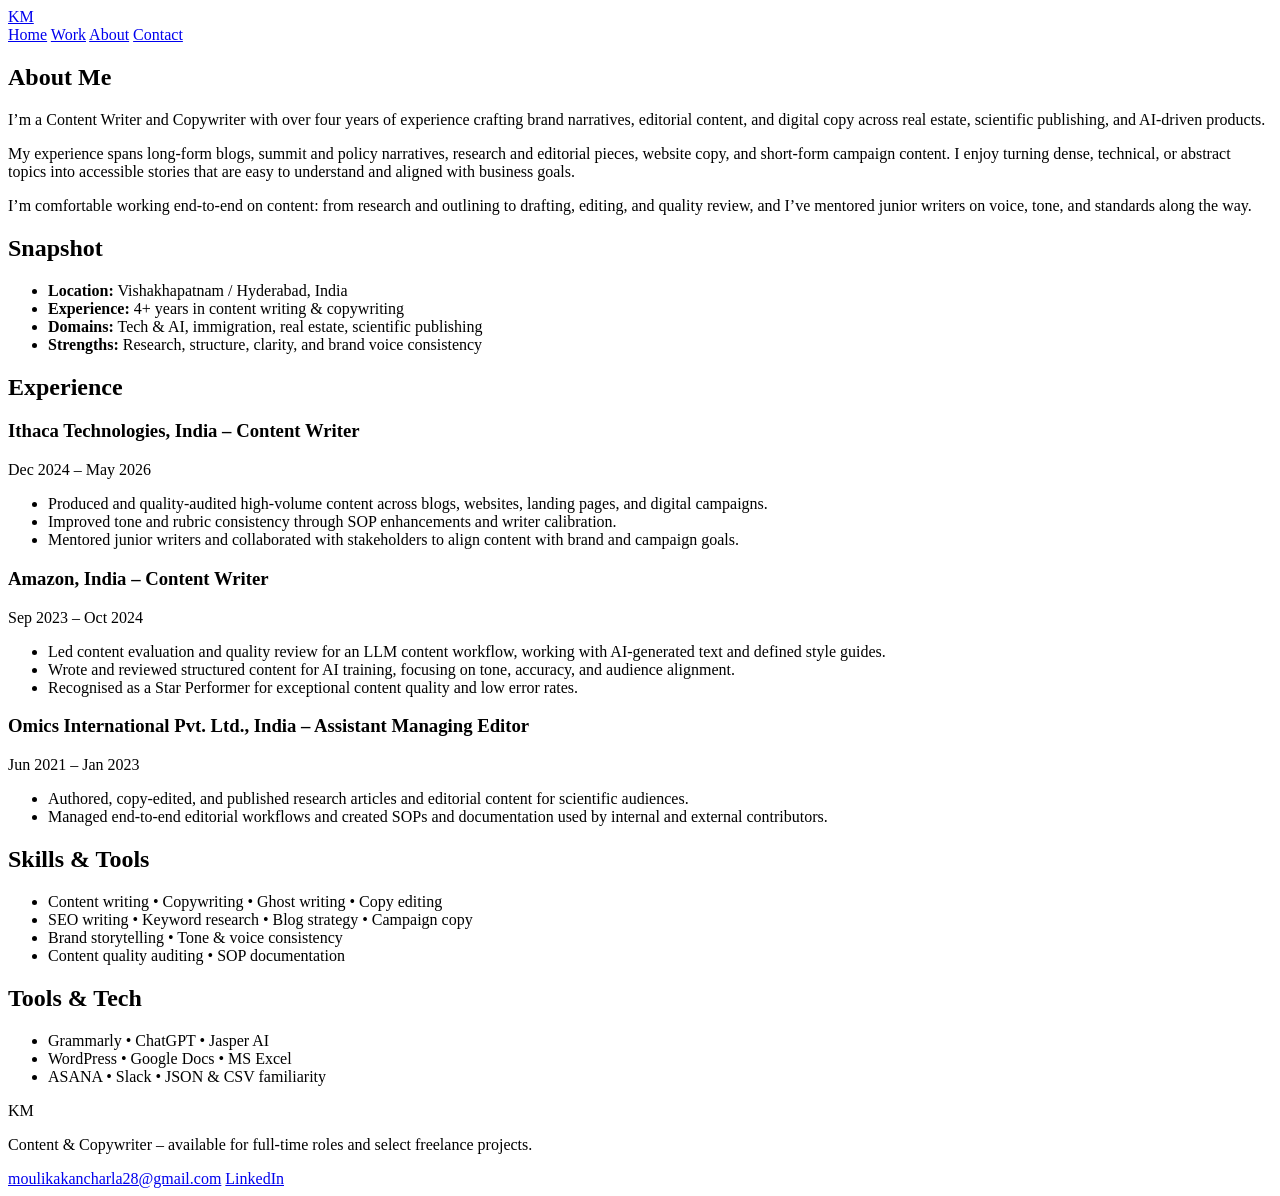
==== about.html @ 8f28215d "Create about.html" ====
<!DOCTYPE html>
<html lang="en">
<head>
  <meta charset="UTF-8" />
  <title>About | Kancharla Moulika – Content & Copywriter</title>
  <meta name="viewport" content="width=device-width, initial-scale=1" />
  <meta name="description" content="About Kancharla Moulika, Content & Copywriter with experience across tech, AI, real estate, and editorial publishing." />
  <link rel="preconnect" href="https://fonts.googleapis.com" />
  <link rel="preconnect" href="https://fonts.gstatic.com" crossorigin />
  <link href="https://fonts.googleapis.com/css2?family=Playfair+Display:wght@500;700&family=Inter:wght@400;500;600;700&display=swap" rel="stylesheet" />
  <link rel="stylesheet" href="assets/style.css" />
</head>
<body>
  <header class="site-header">
    <div class="container nav-container">
      <a href="index.html" class="logo">KM</a>
      <nav class="nav">
        <a href="index.html" class="nav-link">Home</a>
        <a href="work.html" class="nav-link">Work</a>
        <a href="about.html" class="nav-link nav-link-active">About</a>
        <a href="contact.html" class="nav-link nav-cta">Contact</a>
      </nav>
    </div>
  </header>

  <main>
    <section class="section">
      <div class="container two-column">
        <div>
          <h1>About Me</h1>
          <p>
            I’m a Content Writer and Copywriter with over four years of experience crafting brand narratives,
            editorial content, and digital copy across real estate, scientific publishing, and AI-driven products.
          </p>
          <p>
            My experience spans long-form blogs, summit and policy narratives, research and editorial pieces, website copy,
            and short-form campaign content. I enjoy turning dense, technical, or abstract topics into accessible stories
            that are easy to understand and aligned with business goals.
          </p>
          <p>
            I’m comfortable working end-to-end on content: from research and outlining to drafting, editing, and quality review,
            and I’ve mentored junior writers on voice, tone, and standards along the way.
          </p>
        </div>

        <div class="about-panel">
          <h2>Snapshot</h2>
          <ul class="key-list">
            <li><strong>Location:</strong> Vishakhapatnam / Hyderabad, India</li>
            <li><strong>Experience:</strong> 4+ years in content writing & copywriting</li>
            <li><strong>Domains:</strong> Tech & AI, immigration, real estate, scientific publishing</li>
            <li><strong>Strengths:</strong> Research, structure, clarity, and brand voice consistency</li>
          </ul>
        </div>
      </div>
    </section>

    <section class="section section-alt">
      <div class="container">
        <div class="section-header">
          <h2>Experience</h2>
        </div>
        <div class="timeline">
          <article class="timeline-item">
            <h3>Ithaca Technologies, India – Content Writer</h3>
            <p class="timeline-meta">Dec 2024 – May 2026</p>
            <ul>
              <li>Produced and quality-audited high-volume content across blogs, websites, landing pages, and digital campaigns.</li>
              <li>Improved tone and rubric consistency through SOP enhancements and writer calibration.</li>
              <li>Mentored junior writers and collaborated with stakeholders to align content with brand and campaign goals.</li>
            </ul>
          </article>

          <article class="timeline-item">
            <h3>Amazon, India – Content Writer</h3>
            <p class="timeline-meta">Sep 2023 – Oct 2024</p>
            <ul>
              <li>Led content evaluation and quality review for an LLM content workflow, working with AI-generated text and defined style guides.</li>
              <li>Wrote and reviewed structured content for AI training, focusing on tone, accuracy, and audience alignment.</li>
              <li>Recognised as a Star Performer for exceptional content quality and low error rates.</li>
            </ul>
          </article>

          <article class="timeline-item">
            <h3>Omics International Pvt. Ltd., India – Assistant Managing Editor</h3>
            <p class="timeline-meta">Jun 2021 – Jan 2023</p>
            <ul>
              <li>Authored, copy-edited, and published research articles and editorial content for scientific audiences.</li>
              <li>Managed end-to-end editorial workflows and created SOPs and documentation used by internal and external contributors.</li>
            </ul>
          </article>
        </div>
      </div>
    </section>

    <section class="section">
      <div class="container two-column">
        <div>
          <h2>Skills & Tools</h2>
          <ul class="key-list">
            <li>Content writing • Copywriting • Ghost writing • Copy editing</li>
            <li>SEO writing • Keyword research • Blog strategy • Campaign copy</li>
            <li>Brand storytelling • Tone & voice consistency</li>
            <li>Content quality auditing • SOP documentation</li>
          </ul>
        </div>
        <div>
          <h2>Tools & Tech</h2>
          <ul class="key-list">
            <li>Grammarly • ChatGPT • Jasper AI</li>
            <li>WordPress • Google Docs • MS Excel</li>
            <li>ASANA • Slack • JSON & CSV familiarity</li>
          </ul>
        </div>
      </div>
    </section>
  </main>

  <footer class="site-footer">
    <div class="container footer-grid">
      <div>
        <p class="footer-logo">KM</p>
        <p>Content & Copywriter – available for full-time roles and select freelance projects.</p>
      </div>
      <div class="footer-links">
        <a href="mailto:moulikakancharla28@gmail.com">moulikakancharla28@gmail.com</a>
        <a href="https://www.linkedin.com/in/kancharlamoulika/" target="_blank" rel="noopener noreferrer">LinkedIn</a>
      </div>
    </div>
  </footer>
</body>
</html>
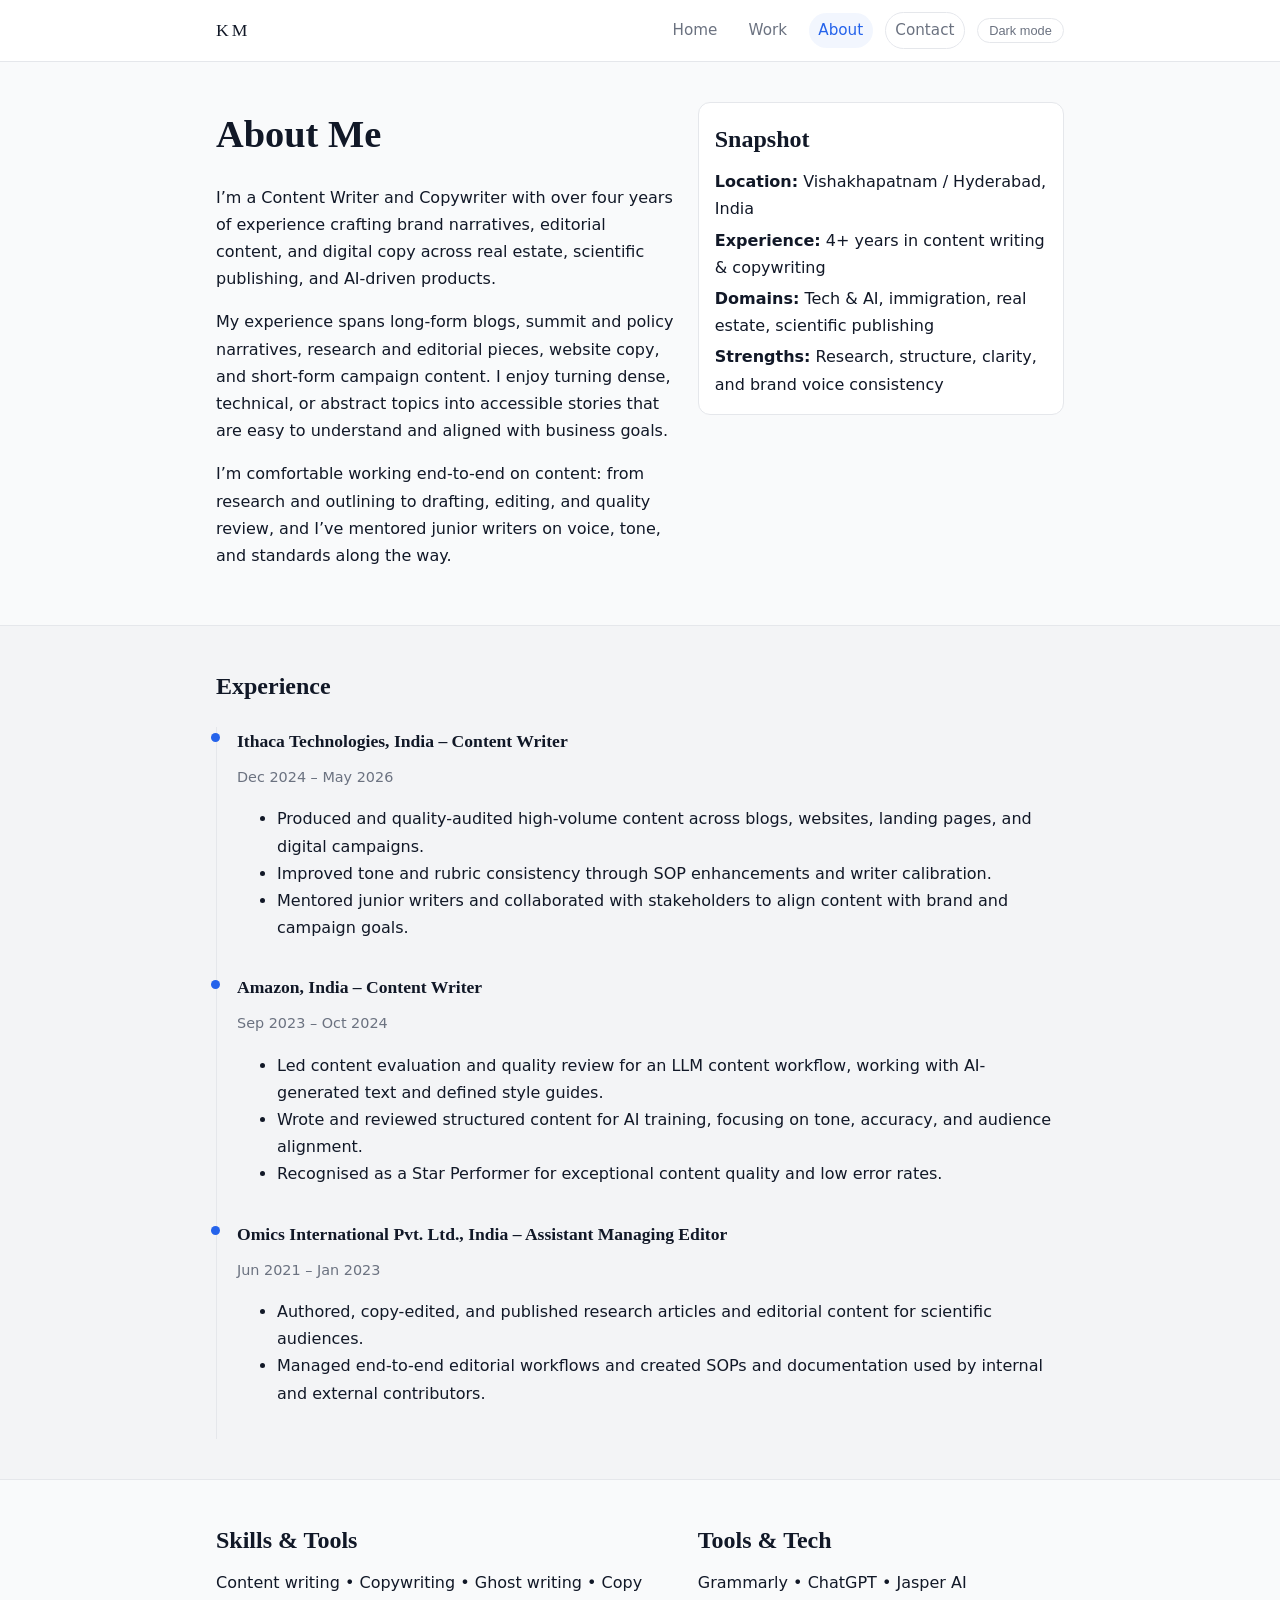
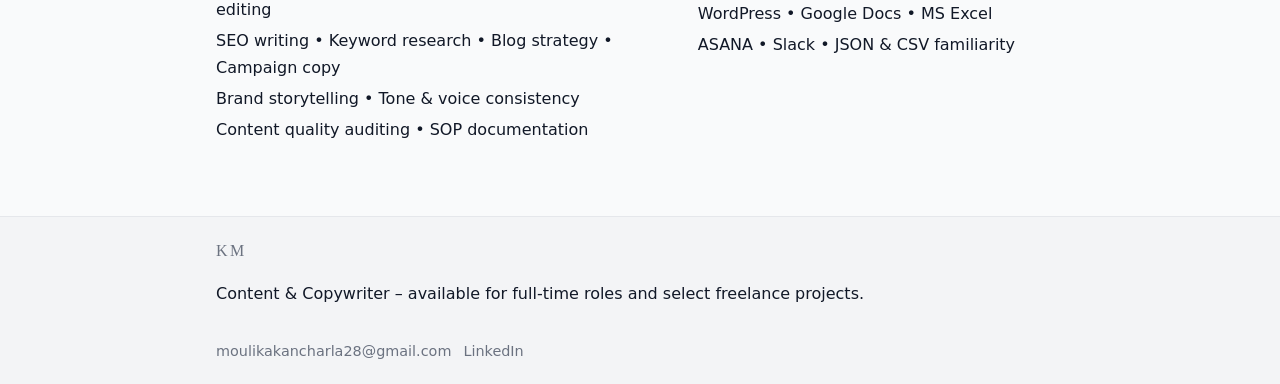
==== commit 385448dd: "Update about.html" ====
--- a/about.html
+++ b/about.html
@@ -19,6 +19,7 @@
         <a href="work.html" class="nav-link">Work</a>
         <a href="about.html" class="nav-link nav-link-active">About</a>
         <a href="contact.html" class="nav-link nav-cta">Contact</a>
+        <button type="button" class="theme-toggle" id="theme-toggle">Dark mode</button>
       </nav>
     </div>
   </header>
--- a/assets/style.css
+++ b/assets/style.css
@@ -0,0 +1,486 @@
+:root {
+  --bg: #f9fafb;
+  --bg-alt: #ffffff;
+  --surface: #ffffff;
+  --surface-alt: #f3f4f6;
+  --text: #111827;
+  --muted: #6b7280;
+  --accent: #2563eb;
+  --border-subtle: #e5e7eb;
+  --font-body: "Inter", system-ui, -apple-system, BlinkMacSystemFont, "Segoe UI", sans-serif;
+  --font-display: "Playfair Display", "Times New Roman", serif;
+  --radius-md: 0.75rem;
+  --radius-lg: 1rem;
+  --container-width: 880px;
+  --space-1: 0.25rem;
+  --space-2: 0.5rem;
+  --space-3: 0.75rem;
+  --space-4: 1rem;
+  --space-5: 1.25rem;
+  --space-6: 1.5rem;
+  --space-8: 2rem;
+  --space-10: 2.5rem;
+  --space-12: 3rem;
+  --transition: 160ms ease-out;
+}
+
+/* Dark theme overrides */
+html[data-theme="dark"] {
+  --bg: #020617;
+  --bg-alt: #020617;
+  --surface: #0b1120;
+  --surface-alt: #020617;
+  --text: #e5e7eb;
+  --muted: #9ca3af;
+  --accent: #38bdf8;
+  --border-subtle: #1f2937;
+}
+
+/* Base */
+
+*,
+*::before,
+*::after {
+  box-sizing: border-box;
+}
+
+html {
+  scroll-behavior: smooth;
+}
+
+body {
+  margin: 0;
+  min-height: 100vh;
+  font-family: var(--font-body);
+  font-size: 16px;
+  line-height: 1.7;
+  color: var(--text);
+  background: var(--bg);
+}
+
+/* Layout */
+
+.container {
+  width: 100%;
+  max-width: var(--container-width);
+  margin-inline: auto;
+  padding-inline: var(--space-4);
+}
+
+.container.narrow {
+  max-width: 720px;
+}
+
+.section {
+  padding-block: var(--space-10);
+}
+
+.section + .section {
+  border-top: 1px solid var(--border-subtle);
+}
+
+.section-alt {
+  background: var(--surface-alt);
+}
+
+/* Header & Nav */
+
+.site-header {
+  position: sticky;
+  top: 0;
+  z-index: 10;
+  background: color-mix(in srgb, var(--bg-alt) 92%, transparent);
+  backdrop-filter: blur(10px);
+  border-bottom: 1px solid var(--border-subtle);
+}
+
+.nav-container {
+  display: flex;
+  align-items: center;
+  justify-content: space-between;
+  gap: var(--space-3);
+  padding-block: var(--space-3);
+}
+
+.logo {
+  font-family: var(--font-display);
+  font-size: 1.1rem;
+  letter-spacing: 0.18em;
+  text-transform: uppercase;
+  text-decoration: none;
+  color: var(--text);
+}
+
+.nav {
+  display: flex;
+  gap: var(--space-3);
+  align-items: center;
+}
+
+.nav-link {
+  font-size: 0.95rem;
+  text-decoration: none;
+  color: var(--muted);
+  padding: 0.3rem 0.6rem;
+  border-radius: 999px;
+  transition: background-color var(--transition), color var(--transition);
+}
+
+.nav-link:hover {
+  background: var(--surface-alt);
+  color: var(--text);
+}
+
+.nav-link-active {
+  color: var(--accent);
+  background: rgba(37, 99, 235, 0.06);
+}
+
+.nav-cta {
+  border: 1px solid var(--border-subtle);
+}
+
+/* Theme toggle */
+
+.theme-toggle {
+  border-radius: 999px;
+  border: 1px solid var(--border-subtle);
+  padding: 0.25rem 0.7rem;
+  font-size: 0.8rem;
+  background: var(--surface);
+  color: var(--muted);
+  cursor: pointer;
+  display: inline-flex;
+  align-items: center;
+  gap: 0.25rem;
+  transition: background-color var(--transition), color var(--transition), border-color var(--transition);
+}
+
+.theme-toggle:hover {
+  background: var(--surface-alt);
+  color: var(--text);
+}
+
+/* Headings & text */
+
+h1, h2, h3 {
+  font-family: var(--font-display);
+  margin-top: 0;
+  margin-bottom: var(--space-2);
+  font-weight: 600;
+}
+
+h1 {
+  font-size: clamp(2rem, 3vw, 2.4rem);
+}
+
+h2 {
+  font-size: 1.5rem;
+}
+
+h3 {
+  font-size: 1.1rem;
+}
+
+.section-header p {
+  margin: 0;
+  color: var(--muted);
+  max-width: 36rem;
+}
+
+/* Hero */
+
+.hero {
+  padding-block: var(--space-10);
+}
+
+.hero-inner {
+  max-width: 720px;
+  margin-inline: auto;
+}
+
+.eyebrow {
+  text-transform: uppercase;
+  letter-spacing: 0.16em;
+  font-size: 0.8rem;
+  color: var(--muted);
+  margin-bottom: var(--space-2);
+}
+
+.hero-subtitle {
+  margin-top: var(--space-3);
+  margin-bottom: var(--space-4);
+  color: var(--muted);
+}
+
+.hero-meta {
+  font-size: 0.9rem;
+  color: var(--muted);
+}
+
+.hero-actions {
+  display: flex;
+  flex-wrap: wrap;
+  gap: var(--space-3);
+  margin-bottom: var(--space-3);
+}
+
+/* Buttons & links */
+
+.btn {
+  display: inline-flex;
+  align-items: center;
+  justify-content: center;
+  border-radius: 999px;
+  border: 1px solid transparent;
+  padding-inline: var(--space-4);
+  padding-block: 0.55rem;
+  font-size: 0.95rem;
+  font-weight: 500;
+  cursor: pointer;
+  text-decoration: none;
+  transition:
+    background-color var(--transition),
+    color var(--transition),
+    border-color var(--transition),
+    box-shadow var(--transition);
+}
+
+.btn-primary {
+  background: var(--accent);
+  color: #ffffff;
+  box-shadow: 0 8px 16px rgba(37, 99, 235, 0.2);
+}
+
+.btn-primary:hover {
+  box-shadow: 0 10px 20px rgba(37, 99, 235, 0.3);
+}
+
+.btn-ghost {
+  border-color: var(--border-subtle);
+  color: var(--text);
+  background: var(--bg-alt);
+}
+
+.btn-ghost:hover {
+  background: var(--surface-alt);
+}
+
+.text-link {
+  display: inline-flex;
+  align-items: center;
+  gap: 0.3rem;
+  color: var(--accent);
+  text-decoration: none;
+  font-size: 0.95rem;
+}
+
+.text-link:hover {
+  text-decoration: underline;
+}
+
+/* Cards / portfolio */
+
+.portfolio-section {
+  margin-top: var(--space-8);
+}
+
+.portfolio-section h2 {
+  margin-bottom: var(--space-1);
+}
+
+.portfolio-section-intro {
+  margin: 0 0 var(--space-4);
+  color: var(--muted);
+  max-width: 40rem;
+}
+
+.portfolio-items {
+  display: flex;
+  flex-direction: column;
+  gap: var(--space-4);
+}
+
+.portfolio-item {
+  border-radius: var(--radius-md);
+  padding: var(--space-4);
+  background: var(--surface);
+  border: 1px solid var(--border-subtle);
+}
+
+.portfolio-meta {
+  margin: 0 0 var(--space-2);
+  font-size: 0.85rem;
+  color: var(--muted);
+}
+
+.portfolio-meta span {
+  display: inline-block;
+  margin-right: 0.4rem;
+}
+
+/* General project cards on home */
+
+.cards-grid {
+  display: grid;
+  grid-template-columns: minmax(0, 1fr);
+  gap: var(--space-4);
+  margin-top: var(--space-4);
+}
+
+.card {
+  border-radius: var(--radius-md);
+  padding: var(--space-4);
+  background: var(--surface);
+  border: 1px solid var(--border-subtle);
+}
+
+.card-tag {
+  font-size: 0.8rem;
+  text-transform: uppercase;
+  letter-spacing: 0.14em;
+  color: var(--muted);
+  margin-bottom: var(--space-2);
+}
+
+/* About */
+
+.key-list {
+  list-style: none;
+  padding: 0;
+  margin: 0;
+}
+
+.key-list li + li {
+  margin-top: var(--space-1);
+}
+
+.about-panel {
+  padding: var(--space-4);
+  border-radius: var(--radius-md);
+  background: var(--surface);
+  border: 1px solid var(--border-subtle);
+}
+
+/* Two-column layout */
+
+.two-column {
+  display: grid;
+  grid-template-columns: minmax(0, 1.5fr) minmax(0, 1.2fr);
+  gap: var(--space-6);
+  align-items: flex-start;
+}
+
+/* Timeline */
+
+.timeline {
+  border-left: 1px solid var(--border-subtle);
+  margin-top: var(--space-5);
+}
+
+.timeline-item {
+  padding-left: var(--space-5);
+  padding-bottom: var(--space-4);
+  position: relative;
+}
+
+.timeline-item::before {
+  content: "";
+  position: absolute;
+  left: -0.4rem;
+  top: 0.4rem;
+  width: 9px;
+  height: 9px;
+  border-radius: 999px;
+  background: var(--accent);
+}
+
+.timeline-meta {
+  margin: 0 0 var(--space-2);
+  font-size: 0.9rem;
+  color: var(--muted);
+}
+
+/* Contact simple */
+
+.contact-simple p {
+  margin-bottom: var(--space-3);
+}
+
+/* Pills on home */
+
+.pill-list {
+  display: flex;
+  flex-wrap: wrap;
+  gap: 0.5rem;
+}
+
+.pill {
+  font-size: 0.85rem;
+  padding: 0.15rem 0.8rem;
+  border-radius: 999px;
+  border: 1px solid var(--border-subtle);
+}
+
+/* Footer */
+
+.site-footer {
+  border-top: 1px solid var(--border-subtle);
+  padding-block: var(--space-5);
+  background: #f3f4f6;
+  margin-top: var(--space-8);
+}
+
+html[data-theme="dark"] .site-footer {
+  background: #020617;
+}
+
+.footer-grid {
+  display: flex;
+  justify-content: space-between;
+  align-items: center;
+  gap: var(--space-4);
+  flex-wrap: wrap;
+}
+
+.footer-logo {
+  font-family: var(--font-display);
+  font-size: 1rem;
+  letter-spacing: 0.16em;
+  text-transform: uppercase;
+  margin: 0 0 var(--space-1);
+  color: var(--muted);
+}
+
+.footer-links {
+  display: flex;
+  flex-wrap: wrap;
+  gap: var(--space-3);
+}
+
+.footer-links a {
+  color: var(--muted);
+  text-decoration: none;
+  font-size: 0.9rem;
+}
+
+.footer-links a:hover {
+  color: var(--accent);
+}
+
+/* Responsive */
+
+@media (max-width: 768px) {
+  .nav {
+    gap: var(--space-2);
+    flex-wrap: wrap;
+  }
+
+  .two-column {
+    grid-template-columns: minmax(0, 1fr);
+  }
+
+  .section {
+    padding-block: var(--space-8);
+  }
+}
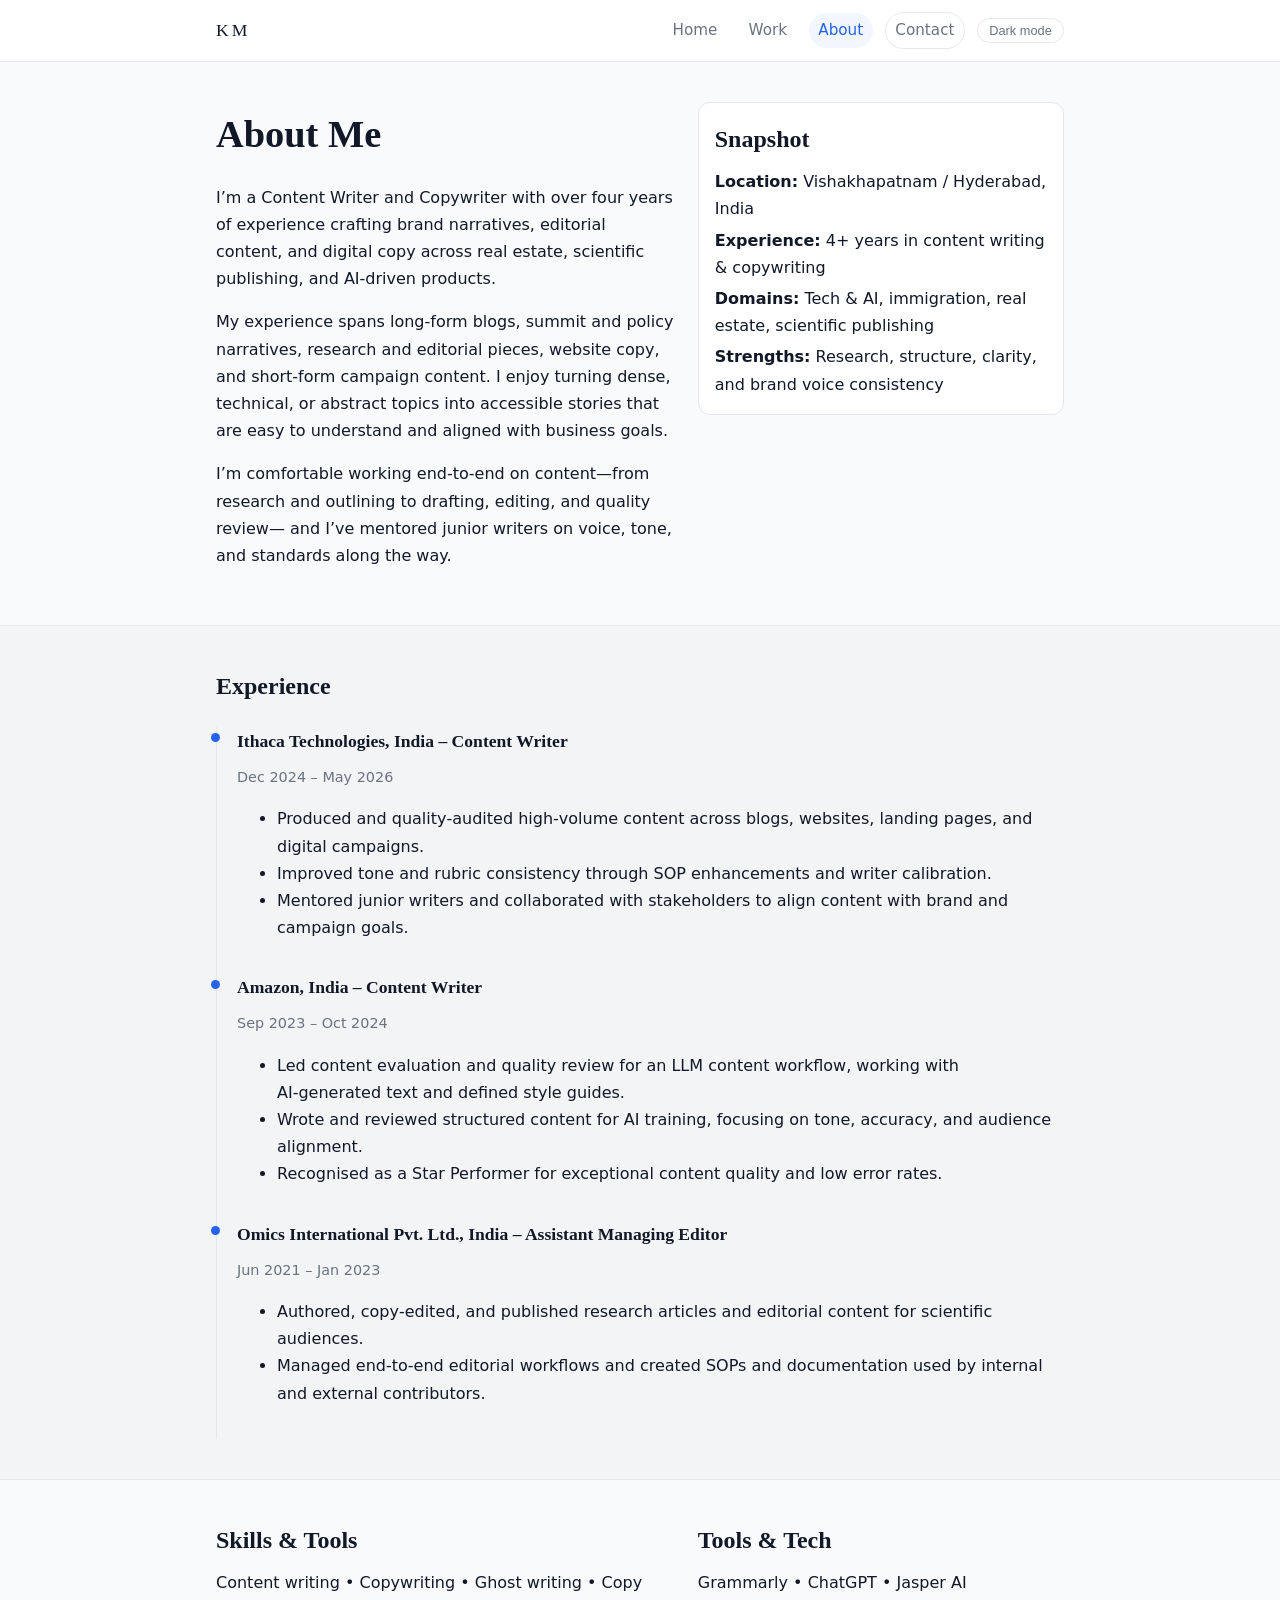
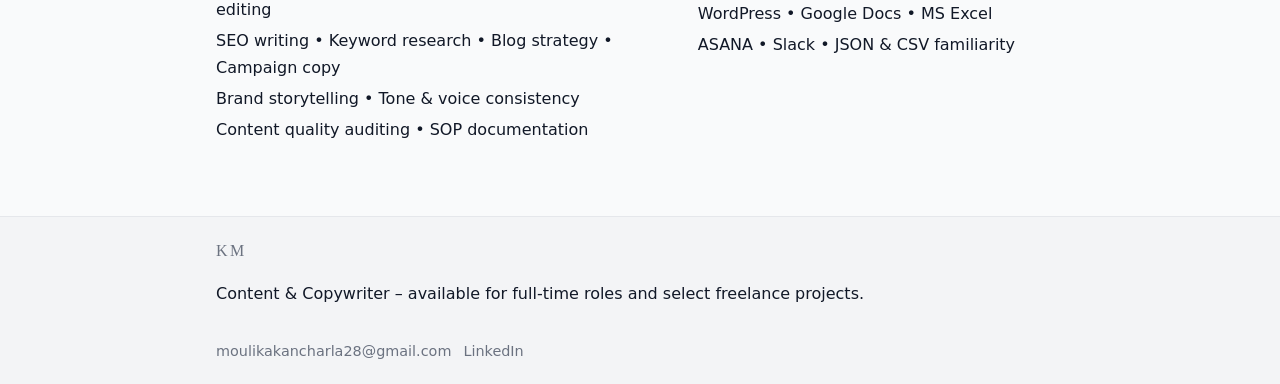
==== commit 4fd4629f: "Update about.html" ====
--- a/about.html
+++ b/about.html
@@ -31,15 +31,15 @@
           <h1>About Me</h1>
           <p>
             I’m a Content Writer and Copywriter with over four years of experience crafting brand narratives,
-            editorial content, and digital copy across real estate, scientific publishing, and AI-driven products.
+            editorial content, and digital copy across real estate, scientific publishing, and AI‑driven products.
           </p>
           <p>
-            My experience spans long-form blogs, summit and policy narratives, research and editorial pieces, website copy,
-            and short-form campaign content. I enjoy turning dense, technical, or abstract topics into accessible stories
+            My experience spans long‑form blogs, summit and policy narratives, research and editorial pieces, website copy,
+            and short‑form campaign content. I enjoy turning dense, technical, or abstract topics into accessible stories
             that are easy to understand and aligned with business goals.
           </p>
           <p>
-            I’m comfortable working end-to-end on content: from research and outlining to drafting, editing, and quality review,
+            I’m comfortable working end‑to‑end on content—from research and outlining to drafting, editing, and quality review—
             and I’ve mentored junior writers on voice, tone, and standards along the way.
           </p>
         </div>
@@ -66,7 +66,7 @@
             <h3>Ithaca Technologies, India – Content Writer</h3>
             <p class="timeline-meta">Dec 2024 – May 2026</p>
             <ul>
-              <li>Produced and quality-audited high-volume content across blogs, websites, landing pages, and digital campaigns.</li>
+              <li>Produced and quality‑audited high‑volume content across blogs, websites, landing pages, and digital campaigns.</li>
               <li>Improved tone and rubric consistency through SOP enhancements and writer calibration.</li>
               <li>Mentored junior writers and collaborated with stakeholders to align content with brand and campaign goals.</li>
             </ul>
@@ -76,7 +76,7 @@
             <h3>Amazon, India – Content Writer</h3>
             <p class="timeline-meta">Sep 2023 – Oct 2024</p>
             <ul>
-              <li>Led content evaluation and quality review for an LLM content workflow, working with AI-generated text and defined style guides.</li>
+              <li>Led content evaluation and quality review for an LLM content workflow, working with AI‑generated text and defined style guides.</li>
               <li>Wrote and reviewed structured content for AI training, focusing on tone, accuracy, and audience alignment.</li>
               <li>Recognised as a Star Performer for exceptional content quality and low error rates.</li>
             </ul>
@@ -86,8 +86,8 @@
             <h3>Omics International Pvt. Ltd., India – Assistant Managing Editor</h3>
             <p class="timeline-meta">Jun 2021 – Jan 2023</p>
             <ul>
-              <li>Authored, copy-edited, and published research articles and editorial content for scientific audiences.</li>
-              <li>Managed end-to-end editorial workflows and created SOPs and documentation used by internal and external contributors.</li>
+              <li>Authored, copy‑edited, and published research articles and editorial content for scientific audiences.</li>
+              <li>Managed end‑to‑end editorial workflows and created SOPs and documentation used by internal and external contributors.</li>
             </ul>
           </article>
         </div>
@@ -121,7 +121,7 @@
     <div class="container footer-grid">
       <div>
         <p class="footer-logo">KM</p>
-        <p>Content & Copywriter – available for full-time roles and select freelance projects.</p>
+        <p>Content & Copywriter – available for full‑time roles and select freelance projects.</p>
       </div>
       <div class="footer-links">
         <a href="mailto:moulikakancharla28@gmail.com">moulikakancharla28@gmail.com</a>
@@ -129,5 +129,32 @@
       </div>
     </div>
   </footer>
+
+  <script>
+  (function () {
+    var docEl = document.documentElement;
+    var toggle = document.getElementById('theme-toggle');
+    var prefersDark = window.matchMedia && window.matchMedia('(prefers-color-scheme: dark)').matches;
+
+    docEl.setAttribute('data-theme', prefersDark ? 'dark' : 'light');
+
+    function updateLabel() {
+      if (!toggle) return;
+      var isDark = docEl.getAttribute('data-theme') === 'dark';
+      toggle.textContent = isDark ? 'Light mode' : 'Dark mode';
+    }
+
+    updateLabel();
+
+    if (toggle) {
+      toggle.addEventListener('click', function () {
+        var current = docEl.getAttribute('data-theme');
+        var next = current === 'dark' ? 'light' : 'dark';
+        docEl.setAttribute('data-theme', next);
+        updateLabel();
+      });
+    }
+  })();
+  </script>
 </body>
 </html>
